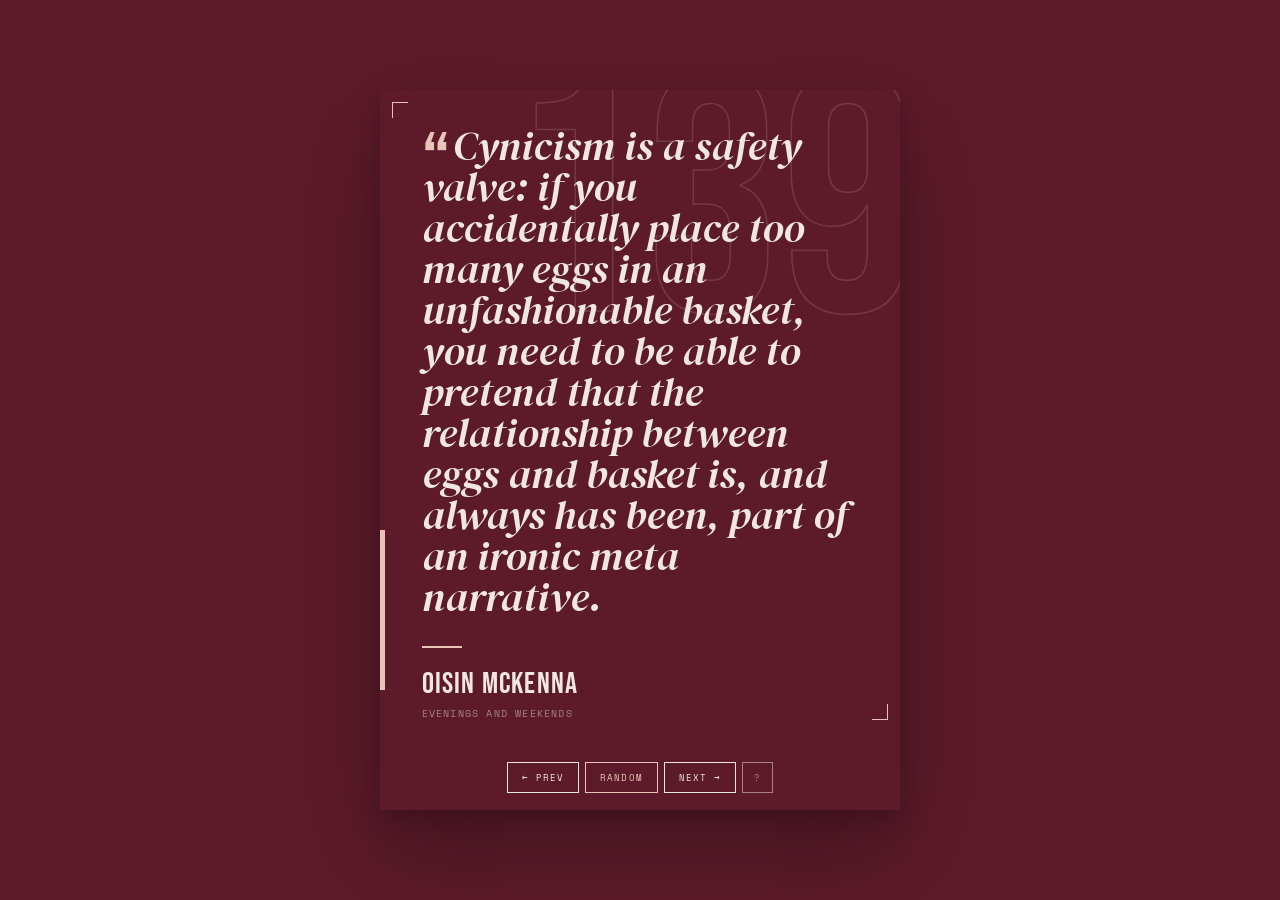
==== index.html @ 5d4a3965 "first try" ====
<!DOCTYPE html>
<html lang="en">
<head>
  <meta charset="UTF-8">
  <meta name="viewport" content="width=device-width, initial-scale=1.0">
  <title>Quote Poster</title>
  <link rel="preconnect" href="https://fonts.googleapis.com">
  <link href="https://fonts.googleapis.com/css2?family=Bebas+Neue&family=DM+Serif+Display:ital@0;1&family=Space+Mono:wght@400;700&display=swap" rel="stylesheet">
  <link rel="stylesheet" href="quotes.css">
</head>
<body>

<div class="poster" id="poster">
  <div class="ghost-number" id="ghostNum">1</div>
  <div class="stripe"></div>
  <div class="corner tl"></div>
  <div class="corner br"></div>

  <div class="content">
    <div class="quote-text" id="quoteText">
      <span class="open-mark">“</span><span id="quoteBody"></span>
    </div>
    <div class="divider"></div>
    <div class="attribution">
      <div class="author" id="authorName"></div>
      <div class="source" id="sourceName"></div>
    </div>
  </div>

  <div class="footer">
    <div class="controls">
      <button class="btn" onclick="navigate(-1)">← Prev</button>
      <button class="btn accent" onclick="navigateRandom()">Random</button>
      <button class="btn" onclick="navigate(1)">Next →</button>
      <button class="btn info-btn" onclick="openAbout()" title="About">?</button>
    </div>
  </div>

  <!-- About overlay -->
  <div class="about-overlay" id="aboutOverlay" aria-hidden="true">
    <button class="about-close" onclick="closeAbout()" aria-label="Close">×</button>
    <div class="about-content">
      <h2 class="about-title">About<br>These quotes</h2>
      <p>I've been saving quotes to a note app for over a decade. I thought it was about time I gave them a pretty home.</p>
      <p>Navigate with the arrow keys or swipe left and right on touch devices. Hit <kbd>R</kbd> to jump to a random quote.</p>
      <div class="about-divider"></div>
      <p>Made by Monica</p>
    </div>
  </div>
</div>

<script src="quotes.js"></script>
</body>
</html>
---- quotes.css ----
:root {
  --bg: #F5F0E8;
  --ink: #1A1A1A;
  --accent: #E8002D;
  --muted: #9A9080;
  --serif: 'DM Serif Display', Georgia, serif;
  --mono: 'Space Mono', monospace;
  --display: 'Bebas Neue', sans-serif;
}

*, *::before, *::after { box-sizing: border-box; margin: 0; padding: 0; }

html, body {
  height: 100%;
  background: #1A1A1A;
  font-family: var(--mono);
  overflow: hidden;
}

body {
  display: flex;
  align-items: center;
  justify-content: center;
}

/* ── POSTER SHELL ── */
.poster {
  position: relative;
  width: min(520px, 92vw);
  height: min(720px, 92vh);
  background: var(--bg);
  overflow: hidden;
  display: flex;
  flex-direction: column;
  transition: background 0.4s ease;
  box-shadow: 0 40px 80px rgba(0,0,0,.25), 0 10px 20px rgba(0,0,0,.15);
}

/* ── GHOST NUMBER ── */
.ghost-number {
  position: absolute;
  top: -0.15em;
  right: -0.05em;
  font-family: var(--display);
  font-size: clamp(180px, 40vw, 340px);
  line-height: 1;
  color: transparent;
  -webkit-text-stroke: 1.5px var(--accent);
  opacity: 0.18;
  user-select: none;
  pointer-events: none;
  transition: opacity 0.4s;
  z-index: 0;
}

/* ── RED STRIPE ── */
.stripe {
  position: absolute;
  bottom: 120px;
  left: 0;
  width: 5px;
  height: 160px;
  background: var(--accent);
  transition: height 0.4s;
}

/* ── CONTENT AREA ── */
.content {
  flex: 1;
  display: flex;
  flex-direction: column;
  justify-content: center;
  padding: clamp(28px, 7%, 52px) clamp(28px, 8%, 56px) 24px;
  position: relative;
  z-index: 1;
}

/* ── LABEL ── */
.label {
  font-family: var(--mono);
  font-size: 9px;
  letter-spacing: 0.25em;
  text-transform: uppercase;
  color: var(--accent);
  margin-bottom: 20px;
}

/* ── QUOTE TEXT ── */
.quote-text {
  font-family: var(--serif);
  font-size: clamp(30px, 3.2vw, 60px);
  line-height: 1;
  color: var(--ink);
  font-style: italic;
  transition: opacity 0.3s;
}

.quote-text .open-mark {
  font-size: 2em;
  line-height: 0;
  vertical-align: -0.35em;
  margin-right: 0.04em;
  font-family: var(--display);
  color: var(--accent);
  font-style: normal;
  display: inline-block;
}

/* ── DIVIDER ── */
.divider {
  width: 40px;
  height: 2px;
  background: var(--accent);
  margin: 28px 0 18px;
}

/* ── ATTRIBUTION ── */
.attribution {
  display: flex;
  flex-direction: column;
  gap: 4px;
}

.attribution .author {
  font-family: var(--display);
  font-size: clamp(18px, 4vw, 30px);
  letter-spacing: 0.04em;
  color: var(--ink);
}

.attribution .source {
  font-family: var(--mono);
  font-size: 10px;
  letter-spacing: 0.12em;
  color: var(--muted);
  text-transform: uppercase;
}

/* ── FOOTER ── */
.footer {
  position: relative;
  z-index: 2;
  height: 88px;
  display: flex;
  align-items: center;
  justify-content: center;
  padding: 0 clamp(20px, 6%, 48px);
  background: var(--bg);
}

.footer-info {
  font-size: 8px;
  letter-spacing: 0.18em;
  text-transform: uppercase;
  color: var(--muted);
  line-height: 1.7;
}

.controls {
  display: flex;
  gap: 6px;
}

.btn {
  appearance: none;
  border: 1.5px solid var(--ink);
  background: transparent;
  color: var(--ink);
  font-family: var(--mono);
  font-size: 9px;
  letter-spacing: 0.12em;
  text-transform: uppercase;
  padding: 8px 14px;
  cursor: pointer;
  transition: background 0.15s, color 0.15s, border-color 0.15s, transform 0.1s;
}

.btn:hover {
  background: var(--ink);
  color: var(--bg);
}

.btn:active { transform: scale(0.96); }

.btn.accent {
  border-color: var(--accent);
  color: var(--accent);
}
.btn.accent:hover {
  background: var(--accent);
  color: #fff;
}

/* ── TRANSITION FLASH ── */
.poster.flash .quote-text {
  opacity: 0;
}

/* ── CORNER MARKS ── */
.corner {
  position: absolute;
  width: 16px;
  height: 16px;
  z-index: 0;
  pointer-events: none;
}
.corner.tl { top: 12px; left: 12px; border-top: 1.5px solid var(--accent); border-left: 1.5px solid var(--accent); }
.corner.br { bottom: 90px; right: 12px; border-bottom: 1.5px solid var(--accent); border-right: 1.5px solid var(--accent); }

/* ── INDEX BADGE ── */
.index-badge {
  position: absolute;
  top: 16px;
  left: 16px;
  font-family: var(--display);
  font-size: 11px;
  letter-spacing: 0.3em;
  color: var(--muted);
  z-index: 2;
}

@media (max-height: 600px) {
  html, body { overflow: auto; }
  .poster { height: auto; min-height: 600px; }
}

/* ── INFO BUTTON ── */
.btn.info-btn {
  border-color: var(--muted);
  color: var(--muted);
  padding: 8px 11px;
}
.btn.info-btn:hover {
  background: var(--muted);
  color: var(--bg);
  border-color: var(--muted);
}

/* ── ABOUT OVERLAY ── */
.about-overlay {
  position: absolute;
  inset: 0;
  background: var(--ink);
  color: var(--bg);
  z-index: 10;
  display: flex;
  align-items: center;
  justify-content: center;
  padding: clamp(28px, 8%, 56px);
  opacity: 0;
  pointer-events: none;
  transition: opacity 0.25s ease;
}

.about-overlay.open {
  opacity: 1;
  pointer-events: all;
}

.about-close {
  position: absolute;
  top: 14px;
  right: 14px;
  appearance: none;
  background: transparent;
  border: none;
  color: var(--bg);
  font-family: var(--mono);
  font-size: 48px;
  line-height: 1;
  width: 32px;
  height: 32px;
  display: flex;
  align-items: center;
  justify-content: center;
  cursor: pointer;
  transition: background 0.15s;
}
.about-close:hover {
  border-color: var(--accent);
  background: var(--accent);
}

.about-content {
  display: flex;
  flex-direction: column;
  gap: 16px;
  max-width: 360px;
}

.about-label {
  font-family: var(--mono);
  font-size: 9px;
  letter-spacing: 0.25em;
  text-transform: uppercase;
  color: var(--accent);
}

.about-title {
  font-family: var(--display);
  font-size: clamp(36px, 9vw, 64px);
  line-height: 0.95;
  letter-spacing: 0.02em;
  color: var(--bg);
}

.about-content p {
  font-family: var(--mono);
  font-size: 10px;
  line-height: 1.8;
  letter-spacing: 0.04em;
  color: var(--bg);
}

.about-content kbd {
  display: inline-block;
  background: rgba(255,255,255,0.1);
  border: 1px solid rgba(255,255,255,0.2);
  padding: 1px 5px;
  font-family: var(--mono);
  font-size: 9px;
  border-radius: 2px;
}

.about-divider {
  width: 32px;
  height: 1.5px;
  background: var(--bg);
}

.about-meta {
  font-size: 9px !important;
  color: rgba(240,235,224,0.35) !important;
  line-height: 1.7 !important;
}
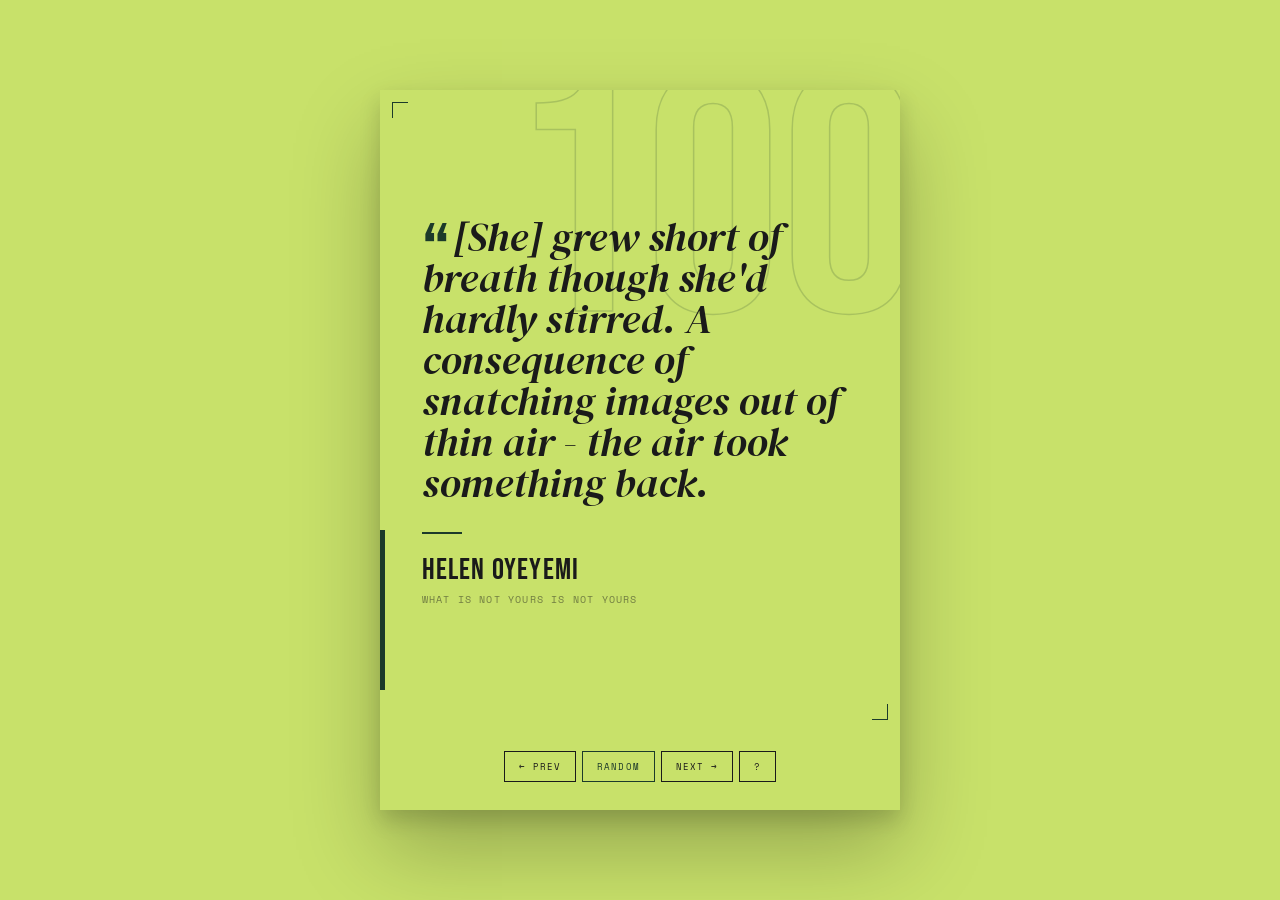
==== commit fc8a906d: "edits and fixes" ====
--- a/index.html
+++ b/index.html
@@ -40,11 +40,14 @@
   <div class="about-overlay" id="aboutOverlay" aria-hidden="true">
     <button class="about-close" onclick="closeAbout()" aria-label="Close">×</button>
     <div class="about-content">
-      <h2 class="about-title">About<br>These quotes</h2>
-      <p>I've been saving quotes to a note app for over a decade. I thought it was about time I gave them a pretty home.</p>
-      <p>Navigate with the arrow keys or swipe left and right on touch devices. Hit <kbd>R</kbd> to jump to a random quote.</p>
+      <h2 class="about-title">Some context<br>on this</h2>
+      <p>I've been saving quotes to a notes app for over a decade. Mostly from books, sometimes from a song or a friend. 
+        It seemed time to give them a pretty home.</p>
+      <p>Use the arrow keys to navigate, or swipe if you're on your phone, which you probably are. 
+        The quote number lives in the URL so you can share individual ones if you'd like.
+      </p>
       <div class="about-divider"></div>
-      <p>Made by Monica</p>
+      <p>Made by <a href="https://meowni.ca">Monica Dinculescu</a>, a big reader with some friends.</p>
     </div>
   </div>
 </div>
--- a/quotes.css
+++ b/quotes.css
@@ -224,18 +224,6 @@
   .poster { height: auto; min-height: 600px; }
 }
 
-/* ── INFO BUTTON ── */
-.btn.info-btn {
-  border-color: var(--muted);
-  color: var(--muted);
-  padding: 8px 11px;
-}
-.btn.info-btn:hover {
-  background: var(--muted);
-  color: var(--bg);
-  border-color: var(--muted);
-}
-
 /* ── ABOUT OVERLAY ── */
 .about-overlay {
   position: absolute;
@@ -304,9 +292,10 @@
   color: var(--bg);
 }
 
-.about-content p {
-  font-family: var(--mono);
-  font-size: 10px;
+.about-content p,
+.about-content a:link, .about-content a:visited {
+  font-family: var(--mono);
+  font-size: 12px;
   line-height: 1.8;
   letter-spacing: 0.04em;
   color: var(--bg);
@@ -325,7 +314,7 @@
 .about-divider {
   width: 32px;
   height: 1.5px;
-  background: var(--bg);
+  background: var(--accent);
 }
 
 .about-meta {
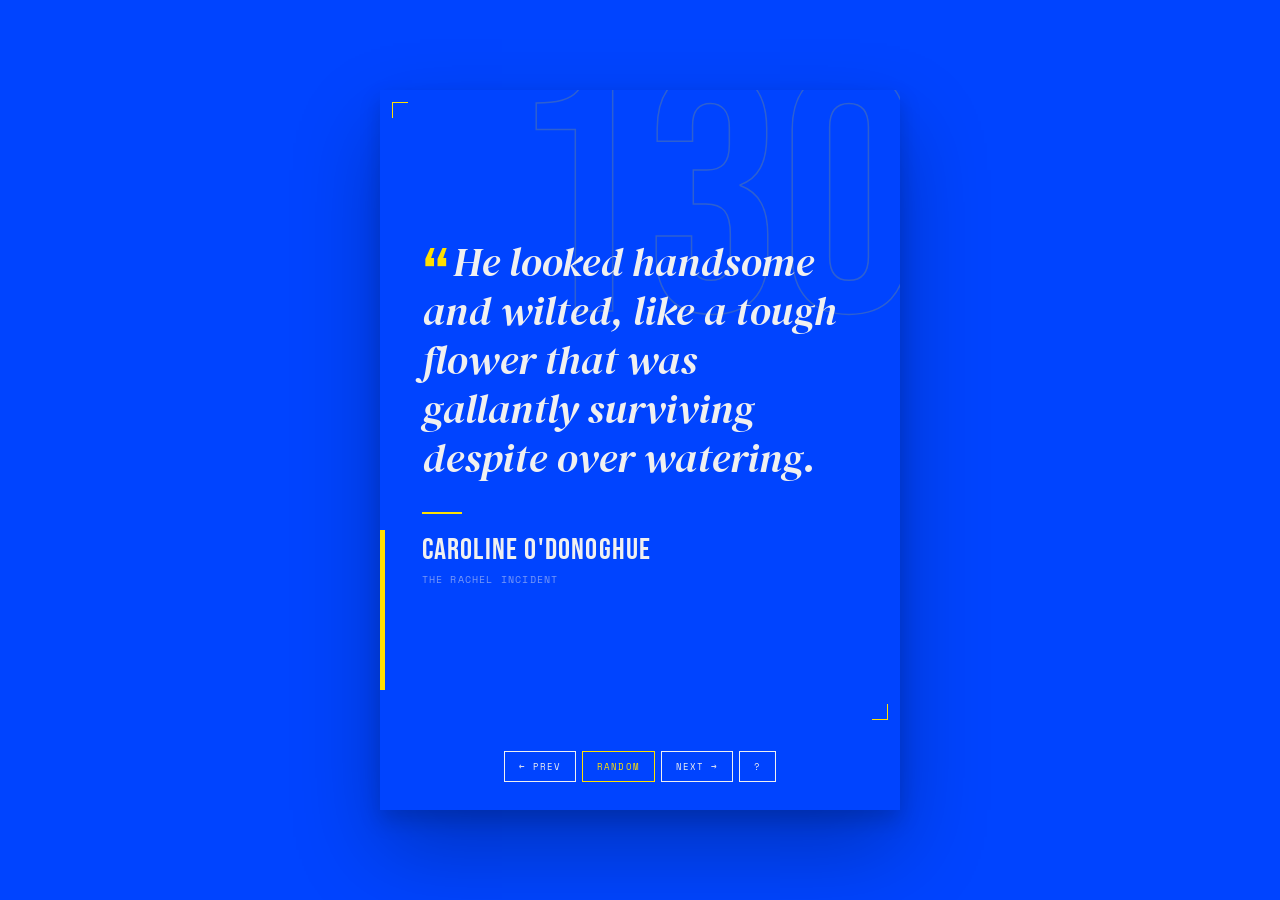
==== commit e1f83730: "fix title" ====
--- a/index.html
+++ b/index.html
@@ -3,7 +3,7 @@
 <head>
   <meta charset="UTF-8">
   <meta name="viewport" content="width=device-width, initial-scale=1.0">
-  <title>Quote Poster</title>
+  <title>Quotes I've collected</title>
   <link rel="preconnect" href="https://fonts.googleapis.com">
   <link href="https://fonts.googleapis.com/css2?family=Bebas+Neue&family=DM+Serif+Display:ital@0;1&family=Space+Mono:wght@400;700&display=swap" rel="stylesheet">
   <link rel="stylesheet" href="quotes.css">
--- a/quotes.css
+++ b/quotes.css
@@ -11,7 +11,8 @@
 *, *::before, *::after { box-sizing: border-box; margin: 0; padding: 0; }
 
 html, body {
-  height: 100%;
+  height: 100dvh;
+  width: 100%;
   background: #1A1A1A;
   font-family: var(--mono);
   overflow: hidden;
@@ -89,7 +90,7 @@
 .quote-text {
   font-family: var(--serif);
   font-size: clamp(30px, 3.2vw, 60px);
-  line-height: 1;
+  line-height: 1.2;
   color: var(--ink);
   font-style: italic;
   transition: opacity 0.3s;
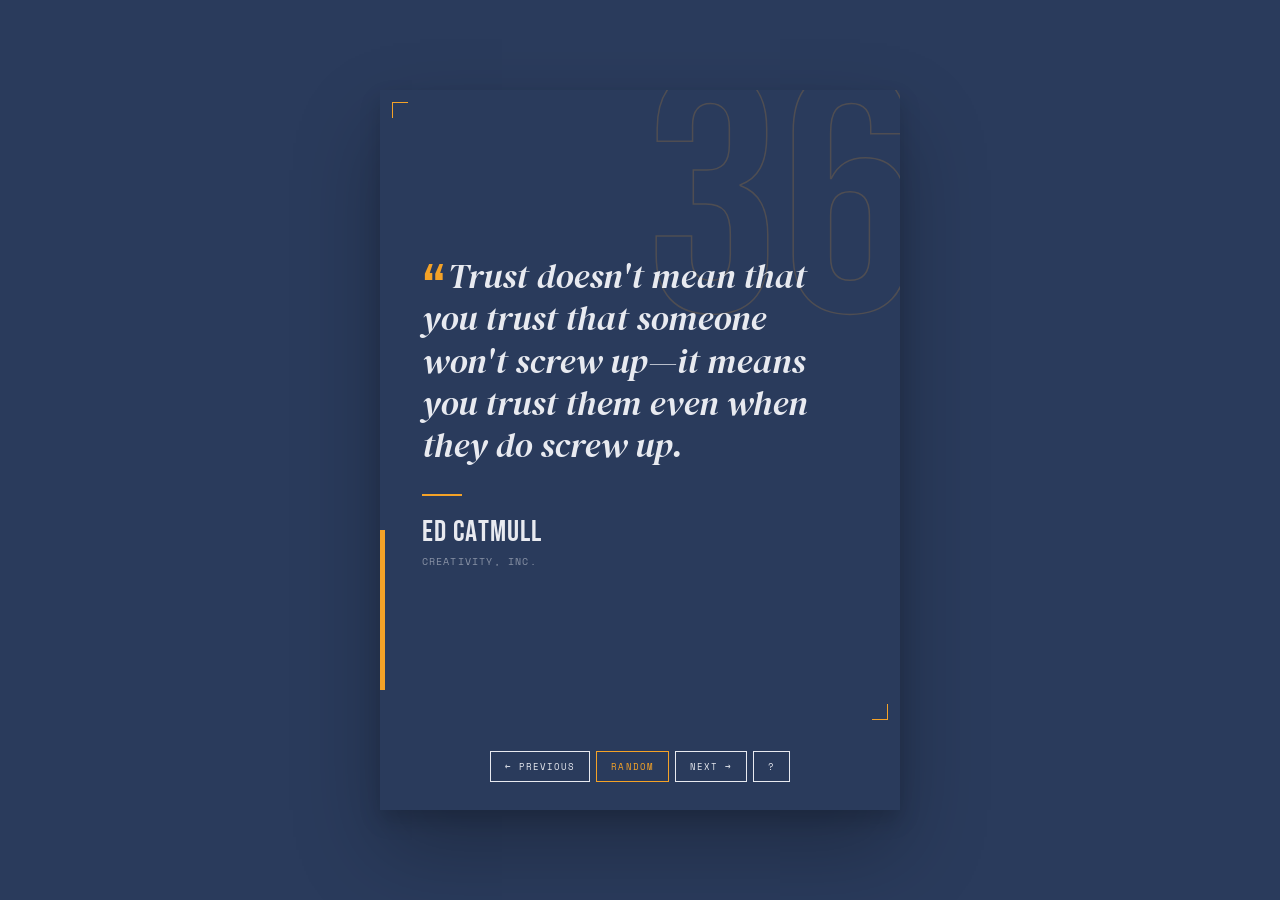
==== commit bae9ad6f: "try to fix the url bar in chrome" ====
--- a/index.html
+++ b/index.html
@@ -29,7 +29,7 @@
 
   <div class="footer">
     <div class="controls">
-      <button class="btn" onclick="navigate(-1)">← Prev</button>
+      <button class="btn" onclick="navigate(-1)">← Previous</button>
       <button class="btn accent" onclick="navigateRandom()">Random</button>
       <button class="btn" onclick="navigate(1)">Next →</button>
       <button class="btn info-btn" onclick="openAbout()" title="About">?</button>
--- a/quotes.css
+++ b/quotes.css
@@ -28,7 +28,7 @@
 .poster {
   position: relative;
   width: min(520px, 92vw);
-  height: min(720px, 92vh);
+  height: min(720px, 92dvh);
   background: var(--bg);
   overflow: hidden;
   display: flex;
@@ -89,7 +89,7 @@
 /* ── QUOTE TEXT ── */
 .quote-text {
   font-family: var(--serif);
-  font-size: clamp(30px, 3.2vw, 60px);
+  font-size: 2.2rem;
   line-height: 1.2;
   color: var(--ink);
   font-style: italic;
@@ -220,6 +220,29 @@
   z-index: 2;
 }
 
+
+@media (max-width: 500px) {
+  .quote-text {
+    font-size: 1.8rem;
+  }
+  /* full width on mobile */
+  .poster {
+    width: 100vw;
+    height: 100dvh;
+    box-shadow: none;
+  }
+  .stripe {
+    left: 16px;
+  }
+  .corner.tl {
+    top: 16px;
+    left: 16px;
+  }
+  .corner.br {
+    right: 16px;
+  }
+}
+
 @media (max-height: 600px) {
   html, body { overflow: auto; }
   .poster { height: auto; min-height: 600px; }
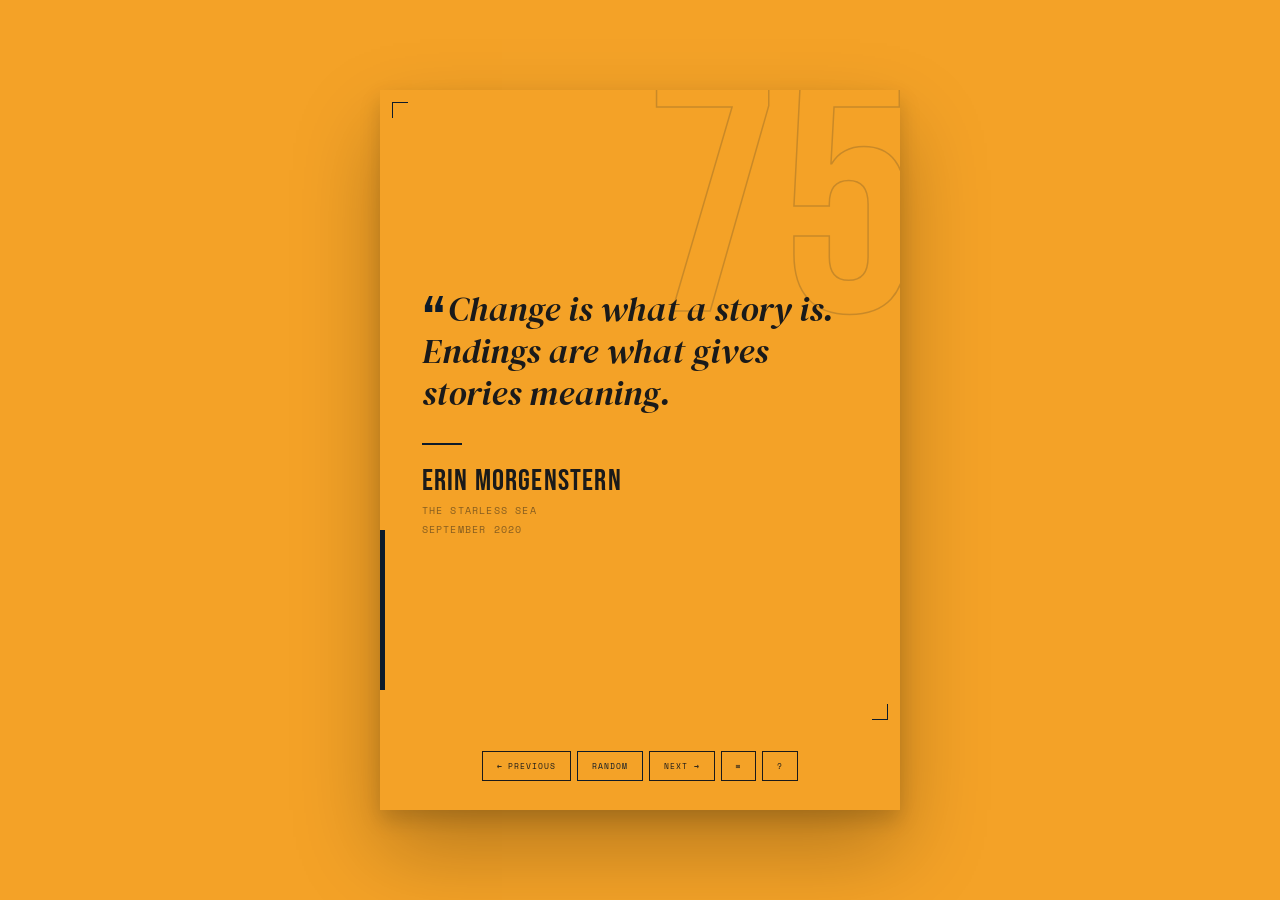
==== commit dbc880e6: "add timeline" ====
--- a/index.html
+++ b/index.html
@@ -24,6 +24,7 @@
     <div class="attribution">
       <div class="author" id="authorName"></div>
       <div class="source" id="sourceName"></div>
+      <div class="date" id="quoteDate"></div>
     </div>
   </div>
 
@@ -32,6 +33,7 @@
       <button class="btn" onclick="navigate(-1)">← Previous</button>
       <button class="btn accent" onclick="navigateRandom()">Random</button>
       <button class="btn" onclick="navigate(1)">Next →</button>
+      <a class="btn timeline-btn" href="timeline.html" title="Timeline">≡</a>
       <button class="btn info-btn" onclick="openAbout()" title="About">?</button>
     </div>
   </div>
--- a/quotes.css
+++ b/quotes.css
@@ -93,7 +93,7 @@
   line-height: 1.2;
   color: var(--ink);
   font-style: italic;
-  transition: opacity 0.3s;
+  transition: opacity 0.4s;
 }
 
 .quote-text .open-mark {
@@ -137,6 +137,14 @@
   text-transform: uppercase;
 }
 
+.attribution .date {
+  font-family: var(--mono);
+  font-size: 10px;
+  letter-spacing: 0.12em;
+  color: var(--muted);
+  text-transform: uppercase;
+}
+
 /* ── FOOTER ── */
 .footer {
   position: relative;
@@ -168,12 +176,16 @@
   background: transparent;
   color: var(--ink);
   font-family: var(--mono);
-  font-size: 9px;
+  font-size: 8px;
   letter-spacing: 0.12em;
   text-transform: uppercase;
   padding: 8px 14px;
   cursor: pointer;
-  transition: background 0.15s, color 0.15s, border-color 0.15s, transform 0.1s;
+  text-decoration: none;
+  display: inline-flex;
+  align-items: center;
+  justify-content: center;
+  transition: background 0.15s, color 0.15s, border-color 0.15s, transform 0.15s;
 }
 
 .btn:hover {
@@ -189,13 +201,13 @@
 }
 .btn.accent:hover {
   background: var(--accent);
-  color: #fff;
+  color: var(--bg);
 }
 
 /* ── TRANSITION FLASH ── */
-.poster.flash .quote-text {
+/* .poster.flash .quote-text {
   opacity: 0;
-}
+} */
 
 /* ── CORNER MARKS ── */
 .corner {
@@ -261,7 +273,7 @@
   padding: clamp(28px, 8%, 56px);
   opacity: 0;
   pointer-events: none;
-  transition: opacity 0.25s ease;
+  transition: opacity 0.4s ease;
 }
 
 .about-overlay.open {
